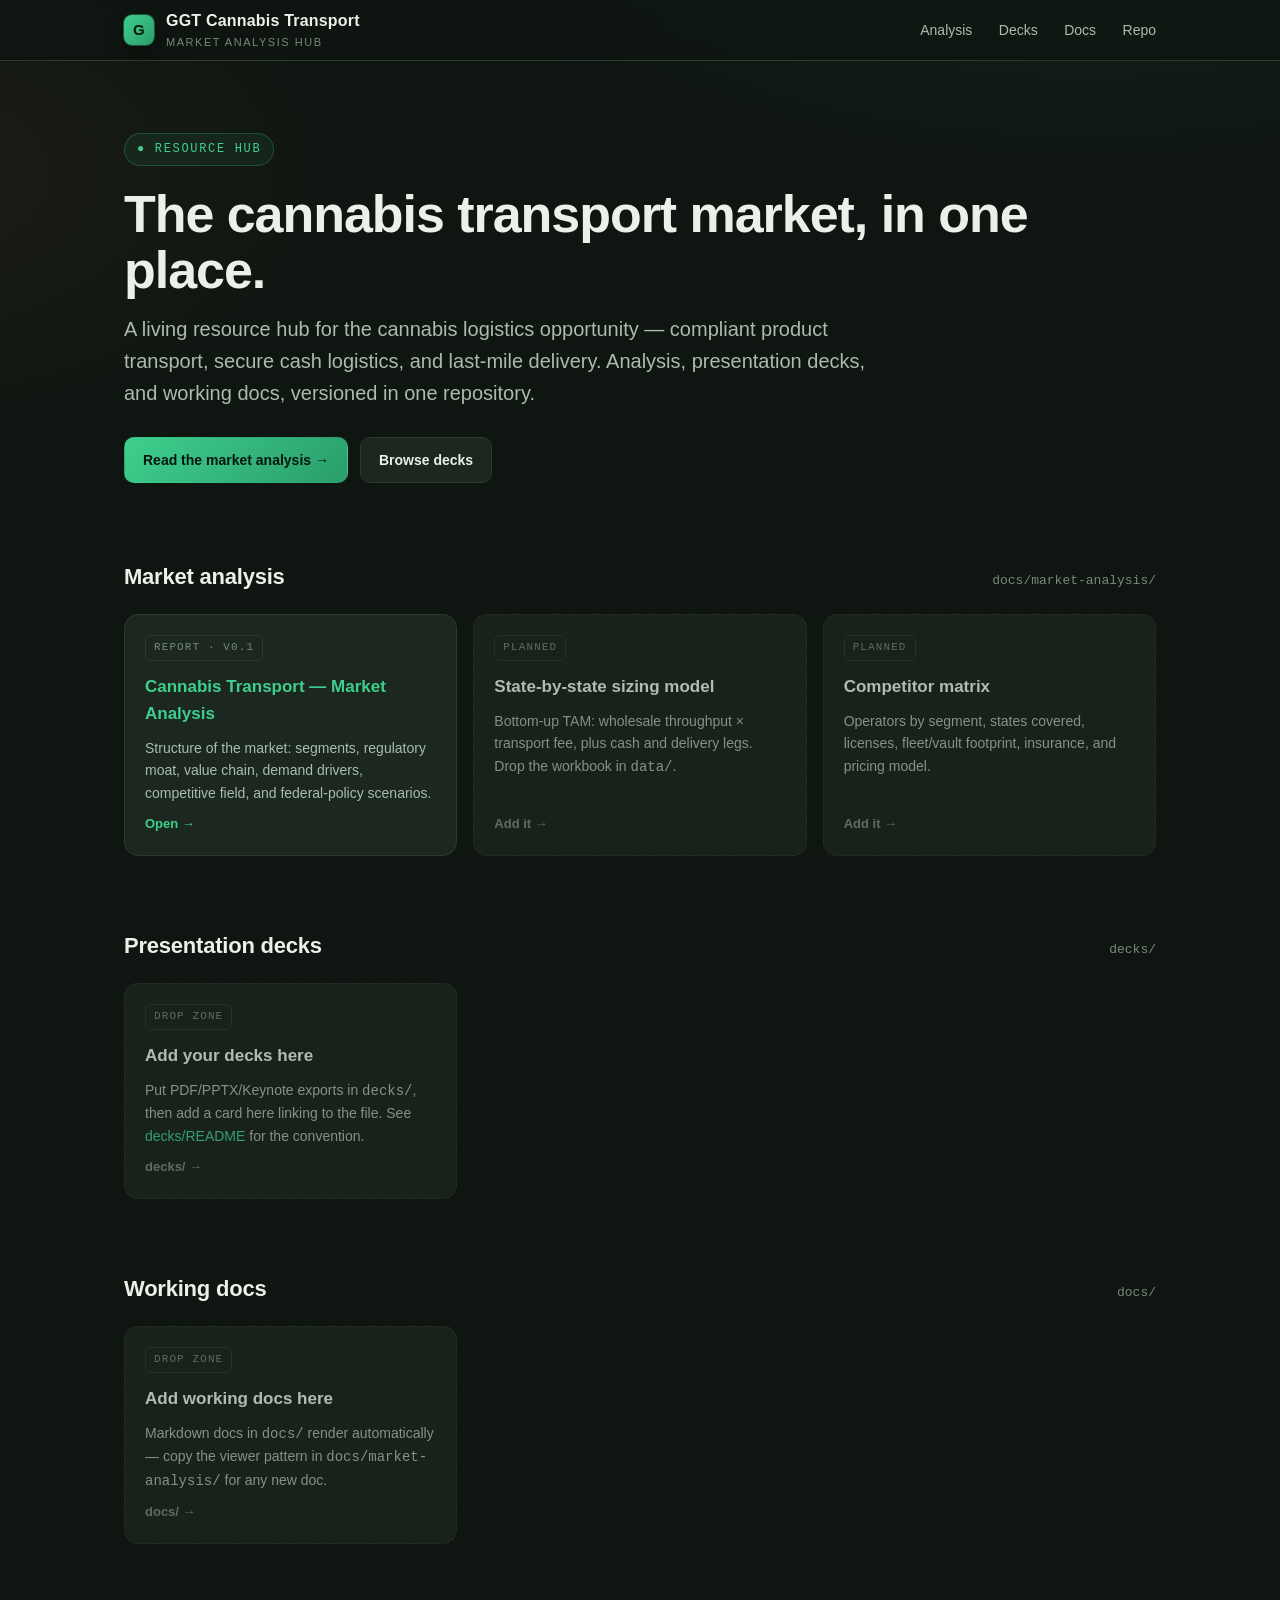
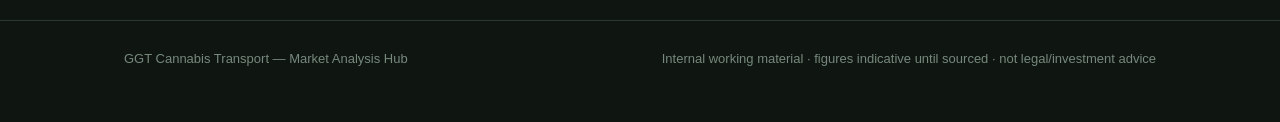
==== index.html @ 2f76a3f6 "Initial commit: cannabis transport market analysis resource hub Static GitHub Pages hub plus repo st" ====
<!DOCTYPE html>
<html lang="en">
<head>
  <meta charset="utf-8" />
  <meta name="viewport" content="width=device-width, initial-scale=1" />
  <title>Cannabis Transport — Market Analysis Hub</title>
  <meta name="description" content="A resource hub for the cannabis transport market: analysis, decks, and docs." />
  <link rel="stylesheet" href="assets/styles.css" />
  <link rel="icon" href="data:image/svg+xml,<svg xmlns='http://www.w3.org/2000/svg' viewBox='0 0 100 100'><rect width='100' height='100' rx='22' fill='%233ecf8e'/><text x='50' y='68' font-size='54' text-anchor='middle' font-family='sans-serif' font-weight='800' fill='%2306170e'>G</text></svg>" />
</head>
<body>
  <header class="topbar">
    <div class="wrap">
      <div class="brand">
        <span class="mark">G</span>
        <span>GGT Cannabis Transport<small>Market Analysis Hub</small></span>
      </div>
      <nav class="topnav">
        <a href="#analysis">Analysis</a>
        <a href="#decks">Decks</a>
        <a href="#docs">Docs</a>
        <a href="https://github.com/delta9-digital/hub.ggt-canabis-transport-market-analysis">Repo</a>
      </nav>
    </div>
  </header>

  <main>
    <section class="hero">
      <div class="wrap">
        <span class="eyebrow">● Resource Hub</span>
        <h1>The cannabis transport market, in one place.</h1>
        <p class="lede">
          A living resource hub for the cannabis logistics opportunity — compliant product
          transport, secure cash logistics, and last-mile delivery. Analysis, presentation decks,
          and working docs, versioned in one repository.
        </p>
        <div class="cta-row">
          <a class="btn btn-primary" href="docs/market-analysis/">Read the market analysis →</a>
          <a class="btn btn-ghost" href="#decks">Browse decks</a>
        </div>
      </div>
    </section>

    <!-- ANALYSIS -->
    <section class="block" id="analysis">
      <div class="wrap">
        <div class="section-head">
          <h2>Market analysis</h2>
          <span class="hint">docs/market-analysis/</span>
        </div>
        <div class="grid">
          <a class="card" href="docs/market-analysis/">
            <span class="tag">Report · v0.1</span>
            <h3>Cannabis Transport — Market Analysis</h3>
            <p>Structure of the market: segments, regulatory moat, value chain, demand drivers,
               competitive field, and federal-policy scenarios.</p>
            <span class="go">Open →</span>
          </a>
          <div class="card placeholder">
            <span class="tag">Planned</span>
            <h3>State-by-state sizing model</h3>
            <p>Bottom-up TAM: wholesale throughput × transport fee, plus cash and delivery legs.
               Drop the workbook in <code>data/</code>.</p>
            <span class="go">Add it →</span>
          </div>
          <div class="card placeholder">
            <span class="tag">Planned</span>
            <h3>Competitor matrix</h3>
            <p>Operators by segment, states covered, licenses, fleet/vault footprint, insurance,
               and pricing model.</p>
            <span class="go">Add it →</span>
          </div>
        </div>
      </div>
    </section>

    <!-- DECKS -->
    <section class="block" id="decks">
      <div class="wrap">
        <div class="section-head">
          <h2>Presentation decks</h2>
          <span class="hint">decks/</span>
        </div>
        <div class="grid">
          <div class="card placeholder">
            <span class="tag">Drop zone</span>
            <h3>Add your decks here</h3>
            <p>Put PDF/PPTX/Keynote exports in <code>decks/</code>, then add a card here linking to
               the file. See <a href="decks/">decks/README</a> for the convention.</p>
            <span class="go">decks/ →</span>
          </div>
        </div>
      </div>
    </section>

    <!-- DOCS -->
    <section class="block" id="docs">
      <div class="wrap">
        <div class="section-head">
          <h2>Working docs</h2>
          <span class="hint">docs/</span>
        </div>
        <div class="grid">
          <div class="card placeholder">
            <span class="tag">Drop zone</span>
            <h3>Add working docs here</h3>
            <p>Markdown docs in <code>docs/</code> render automatically — copy the viewer pattern in
               <code>docs/market-analysis/</code> for any new doc.</p>
            <span class="go">docs/ →</span>
          </div>
        </div>
      </div>
    </section>
  </main>

  <footer class="footer">
    <div class="wrap">
      <span>GGT Cannabis Transport — Market Analysis Hub</span>
      <span>Internal working material · figures indicative until sourced · not legal/investment advice</span>
    </div>
  </footer>
</body>
</html>
---- assets/styles.css ----
/* GGT Cannabis Transport — Market Analysis Hub
   Shared styles. Design: professional logistics / compliance aesthetic.
   No build step; plain CSS with custom properties. */

:root {
  --bg:        #0f1511;
  --bg-elev:   #16201a;
  --surface:   #1b271f;
  --line:      #2b3a30;
  --ink:       #e9f1ea;
  --ink-soft:  #a9bcae;
  --ink-mute:  #76897c;
  --green:     #3ecf8e;
  --green-dk:  #2a9d6a;
  --amber-c:   #e7b24a;
  --radius:    14px;
  --maxw:      1080px;
  --mono: ui-monospace, "SF Mono", "JetBrains Mono", Menlo, Consolas, monospace;
  --sans: "Inter", -apple-system, BlinkMacSystemFont, "Segoe UI", Roboto, Helvetica, Arial, sans-serif;
}

* { box-sizing: border-box; }

html { scroll-behavior: smooth; }

body {
  margin: 0;
  font-family: var(--sans);
  color: var(--ink);
  background:
    radial-gradient(1200px 600px at 85% -10%, rgba(62,207,142,.10), transparent 60%),
    radial-gradient(900px 500px at -10% 10%, rgba(231,178,74,.06), transparent 55%),
    var(--bg);
  line-height: 1.6;
  -webkit-font-smoothing: antialiased;
}

a { color: var(--green); text-decoration: none; }
a:hover { text-decoration: underline; }

.wrap { max-width: var(--maxw); margin: 0 auto; padding: 0 24px; }

/* ---------- Top bar ---------- */
.topbar {
  position: sticky; top: 0; z-index: 10;
  backdrop-filter: blur(10px);
  background: rgba(15,21,17,.72);
  border-bottom: 1px solid var(--line);
}
.topbar .wrap { display: flex; align-items: center; justify-content: space-between; height: 60px; }
.brand { display: flex; align-items: center; gap: 12px; font-weight: 700; letter-spacing: .2px; }
.brand .mark {
  width: 30px; height: 30px; border-radius: 8px; flex: 0 0 auto;
  background: linear-gradient(135deg, var(--green), var(--green-dk));
  display: grid; place-items: center; color: #06170e; font-weight: 800; font-size: 15px;
  box-shadow: 0 0 0 1px rgba(62,207,142,.35), 0 6px 18px rgba(0,0,0,.4);
}
.brand small { display: block; font-weight: 500; color: var(--ink-mute); font-size: 11px; letter-spacing: .14em; text-transform: uppercase; }
.topnav a { color: var(--ink-soft); margin-left: 22px; font-size: 14px; }
.topnav a:hover { color: var(--ink); text-decoration: none; }

/* ---------- Hero ---------- */
.hero { padding: 72px 0 40px; }
.eyebrow {
  display: inline-flex; align-items: center; gap: 8px;
  font-family: var(--mono); font-size: 12px; letter-spacing: .14em; text-transform: uppercase;
  color: var(--green); background: rgba(62,207,142,.08);
  border: 1px solid rgba(62,207,142,.25); padding: 6px 12px; border-radius: 999px;
}
.hero h1 { font-size: clamp(32px, 5vw, 52px); line-height: 1.08; margin: 20px 0 14px; letter-spacing: -.02em; }
.hero p.lede { font-size: clamp(16px, 2.2vw, 20px); color: var(--ink-soft); max-width: 70ch; margin: 0 0 28px; }
.cta-row { display: flex; flex-wrap: wrap; gap: 12px; }
.btn {
  display: inline-flex; align-items: center; gap: 8px; padding: 11px 18px; border-radius: 10px;
  font-weight: 600; font-size: 14px; border: 1px solid transparent; cursor: pointer;
}
.btn-primary { background: linear-gradient(135deg, var(--green), var(--green-dk)); color: #06170e; }
.btn-primary:hover { text-decoration: none; filter: brightness(1.05); }
.btn-ghost { border-color: var(--line); color: var(--ink); background: var(--surface); }
.btn-ghost:hover { text-decoration: none; border-color: var(--green); }

/* ---------- Sections ---------- */
section.block { padding: 36px 0; }
.section-head { display: flex; align-items: baseline; justify-content: space-between; gap: 16px; margin-bottom: 20px; }
.section-head h2 { font-size: 22px; margin: 0; letter-spacing: -.01em; }
.section-head .hint { color: var(--ink-mute); font-size: 13px; font-family: var(--mono); }

/* ---------- Card grid ---------- */
.grid { display: grid; grid-template-columns: repeat(auto-fill, minmax(280px, 1fr)); gap: 16px; }
.card {
  background: var(--surface); border: 1px solid var(--line); border-radius: var(--radius);
  padding: 20px; display: flex; flex-direction: column; gap: 10px; transition: border-color .15s, transform .15s;
}
.card:hover { border-color: var(--green-dk); transform: translateY(-2px); }
.card .tag {
  align-self: flex-start; font-family: var(--mono); font-size: 11px; letter-spacing: .1em;
  text-transform: uppercase; color: var(--ink-mute); border: 1px solid var(--line);
  padding: 3px 8px; border-radius: 6px;
}
.card h3 { margin: 2px 0 0; font-size: 17px; }
.card p { margin: 0; color: var(--ink-soft); font-size: 14px; flex: 1; }
.card .go { font-size: 13px; font-weight: 600; color: var(--green); }
.card.placeholder { border-style: dashed; opacity: .75; }
.card.placeholder:hover { transform: none; }
.card.placeholder .go { color: var(--ink-mute); }

/* ---------- Doc page (rendered markdown) ---------- */
.doc { padding: 40px 0 80px; }
.doc-wrap { max-width: 820px; margin: 0 auto; padding: 0 24px; }
.doc-body { background: var(--surface); border: 1px solid var(--line); border-radius: var(--radius); padding: 40px clamp(20px, 5vw, 56px); }
.doc-body h1 { font-size: clamp(28px, 4vw, 38px); margin: 0 0 8px; letter-spacing: -.02em; }
.doc-body h2 { font-size: 24px; margin: 40px 0 12px; padding-top: 12px; border-top: 1px solid var(--line); }
.doc-body h3 { font-size: 18px; margin: 26px 0 8px; }
.doc-body p, .doc-body li { color: var(--ink-soft); }
.doc-body strong { color: var(--ink); }
.doc-body a { color: var(--green); }
.doc-body blockquote {
  margin: 18px 0; padding: 12px 18px; border-left: 3px solid var(--amber-c);
  background: rgba(231,178,74,.07); border-radius: 0 8px 8px 0; color: var(--ink-soft);
}
.doc-body code {
  font-family: var(--mono); font-size: .88em; background: var(--bg-elev);
  border: 1px solid var(--line); padding: 1px 6px; border-radius: 5px; color: var(--amber-c);
}
.doc-body pre { background: var(--bg-elev); border: 1px solid var(--line); border-radius: 10px; padding: 16px; overflow: auto; }
.doc-body pre code { border: 0; padding: 0; color: var(--ink-soft); }
.doc-body table { width: 100%; border-collapse: collapse; margin: 18px 0; font-size: 14px; }
.doc-body th, .doc-body td { text-align: left; padding: 10px 12px; border: 1px solid var(--line); vertical-align: top; }
.doc-body th { background: var(--bg-elev); color: var(--ink); font-weight: 600; }
.doc-body hr { border: 0; border-top: 1px solid var(--line); margin: 32px 0; }
.doc-body input[type=checkbox] { margin-right: 8px; accent-color: var(--green); }
.doc-body ul { padding-left: 22px; }
.backlink { display: inline-flex; gap: 8px; align-items: center; color: var(--ink-soft); font-size: 14px; margin-bottom: 22px; }
.loading { color: var(--ink-mute); font-family: var(--mono); font-size: 14px; }

/* ---------- Footer ---------- */
.footer { border-top: 1px solid var(--line); margin-top: 40px; padding: 28px 0 56px; color: var(--ink-mute); font-size: 13px; }
.footer .wrap { display: flex; flex-wrap: wrap; gap: 8px 20px; justify-content: space-between; }
.footer a { color: var(--ink-soft); }

/* ---------- Disclaimer banner ---------- */
.disclaimer {
  background: rgba(231,178,74,.08); border: 1px solid rgba(231,178,74,.3);
  border-radius: 10px; padding: 12px 16px; font-size: 13px; color: var(--ink-soft);
  margin: 0 0 8px;
}
.disclaimer strong { color: var(--amber-c); }

@media (max-width: 560px) {
  .topnav a:not(:last-child) { display: none; }
  .hero { padding: 48px 0 24px; }
}
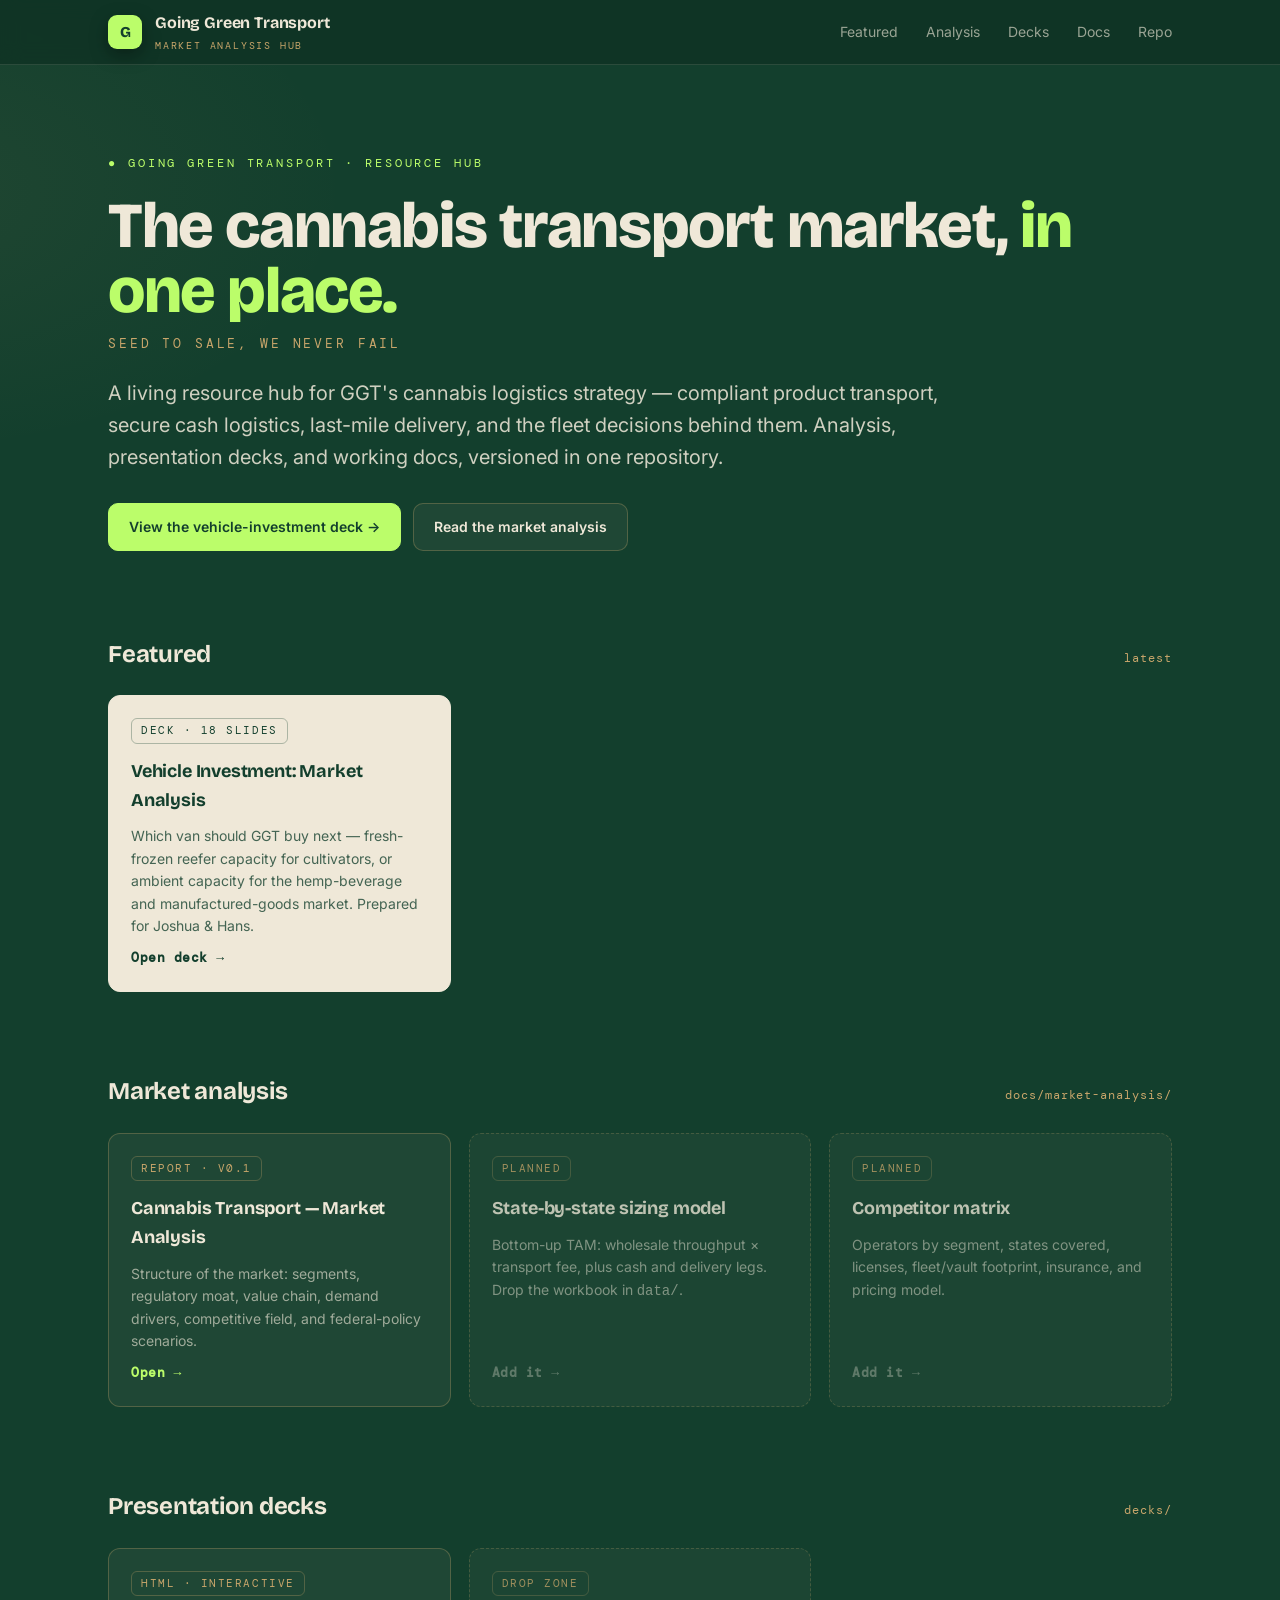
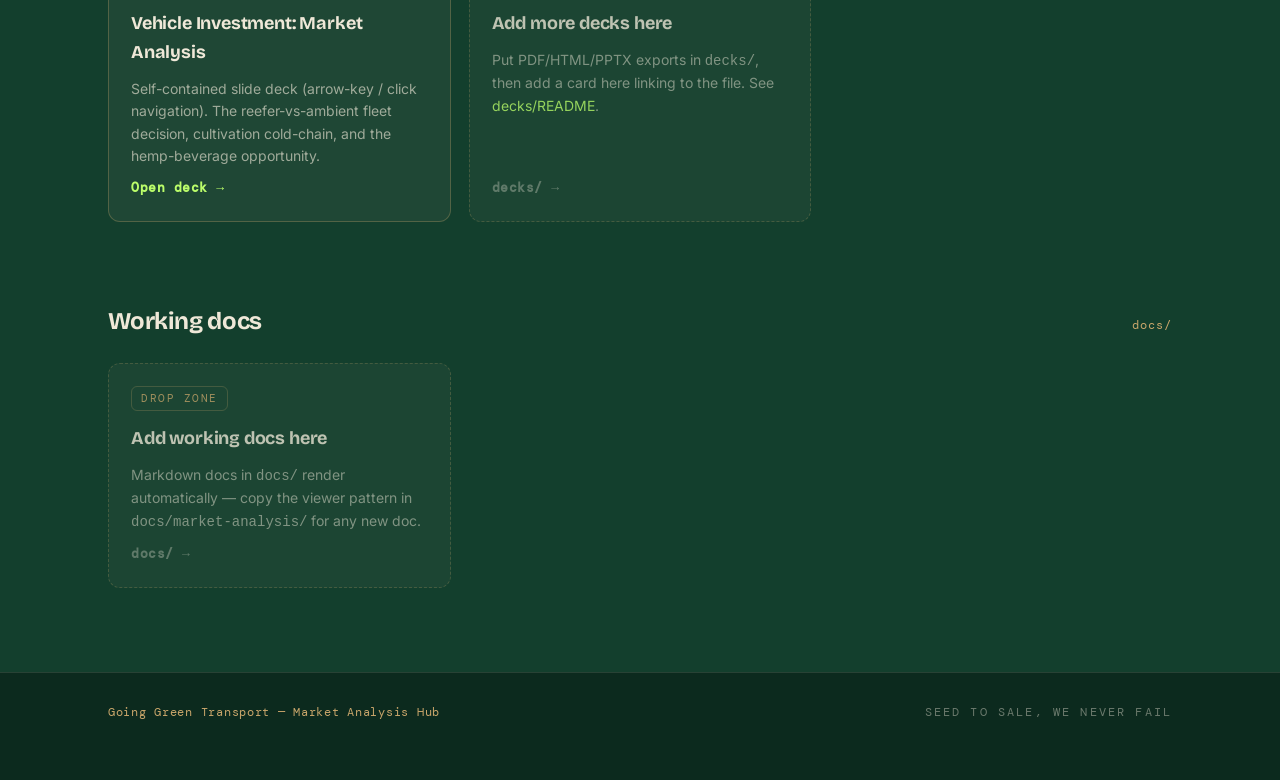
==== commit e2698837: "Add GGT vehicle-investment deck; restyle hub to Going Green Transport brand - Add decks/ggt-vehicle-" ====
--- a/index.html
+++ b/index.html
@@ -3,19 +3,23 @@
 <head>
   <meta charset="utf-8" />
   <meta name="viewport" content="width=device-width, initial-scale=1" />
-  <title>Cannabis Transport — Market Analysis Hub</title>
-  <meta name="description" content="A resource hub for the cannabis transport market: analysis, decks, and docs." />
+  <title>Going Green Transport — Market Analysis Hub</title>
+  <meta name="description" content="Going Green Transport (GGT): a resource hub for the cannabis transport market — analysis, decks, and docs." />
+  <link rel="preconnect" href="https://fonts.googleapis.com" />
+  <link rel="preconnect" href="https://fonts.gstatic.com" crossorigin />
+  <link rel="stylesheet" href="https://fonts.googleapis.com/css2?family=Bricolage+Grotesque:opsz,wght@12..96,600;12..96,700;12..96,800&family=Inter:wght@400;500;600&family=DM+Mono:wght@400;500&display=swap" />
   <link rel="stylesheet" href="assets/styles.css" />
-  <link rel="icon" href="data:image/svg+xml,<svg xmlns='http://www.w3.org/2000/svg' viewBox='0 0 100 100'><rect width='100' height='100' rx='22' fill='%233ecf8e'/><text x='50' y='68' font-size='54' text-anchor='middle' font-family='sans-serif' font-weight='800' fill='%2306170e'>G</text></svg>" />
+  <link rel="icon" href="data:image/svg+xml,<svg xmlns='http://www.w3.org/2000/svg' viewBox='0 0 100 100'><rect width='100' height='100' rx='22' fill='%23bbfd6a'/><text x='50' y='70' font-size='52' text-anchor='middle' font-family='sans-serif' font-weight='800' fill='%23133f2d'>G</text></svg>" />
 </head>
 <body>
   <header class="topbar">
     <div class="wrap">
       <div class="brand">
         <span class="mark">G</span>
-        <span>GGT Cannabis Transport<small>Market Analysis Hub</small></span>
+        <span><b>Going Green Transport</b><small>Market Analysis Hub</small></span>
       </div>
       <nav class="topnav">
+        <a href="#featured">Featured</a>
         <a href="#analysis">Analysis</a>
         <a href="#decks">Decks</a>
         <a href="#docs">Docs</a>
@@ -27,16 +31,37 @@
   <main>
     <section class="hero">
       <div class="wrap">
-        <span class="eyebrow">● Resource Hub</span>
-        <h1>The cannabis transport market, in one place.</h1>
+        <span class="kicker">● Going Green Transport · Resource Hub</span>
+        <h1>The cannabis transport market, <span class="hl">in one place.</span></h1>
+        <p class="tagline">Seed to sale, we never fail</p>
         <p class="lede">
-          A living resource hub for the cannabis logistics opportunity — compliant product
-          transport, secure cash logistics, and last-mile delivery. Analysis, presentation decks,
-          and working docs, versioned in one repository.
+          A living resource hub for GGT's cannabis logistics strategy — compliant product
+          transport, secure cash logistics, last-mile delivery, and the fleet decisions behind them.
+          Analysis, presentation decks, and working docs, versioned in one repository.
         </p>
         <div class="cta-row">
-          <a class="btn btn-primary" href="docs/market-analysis/">Read the market analysis →</a>
-          <a class="btn btn-ghost" href="#decks">Browse decks</a>
+          <a class="btn btn-primary" href="decks/ggt-vehicle-investment-market-analysis.html">View the vehicle-investment deck →</a>
+          <a class="btn btn-ghost" href="docs/market-analysis/">Read the market analysis</a>
+        </div>
+      </div>
+    </section>
+
+    <!-- FEATURED -->
+    <section class="block" id="featured">
+      <div class="wrap">
+        <div class="section-head">
+          <h2>Featured</h2>
+          <span class="hint">latest</span>
+        </div>
+        <div class="grid">
+          <a class="card feature" href="decks/ggt-vehicle-investment-market-analysis.html">
+            <span class="tag">Deck · 18 slides</span>
+            <h3>Vehicle Investment: Market Analysis</h3>
+            <p>Which van should GGT buy next — fresh-frozen reefer capacity for cultivators, or
+               ambient capacity for the hemp-beverage and manufactured-goods market. Prepared for
+               Joshua &amp; Hans.</p>
+            <span class="go">Open deck →</span>
+          </a>
         </div>
       </div>
     </section>
@@ -82,11 +107,18 @@
           <span class="hint">decks/</span>
         </div>
         <div class="grid">
+          <a class="card" href="decks/ggt-vehicle-investment-market-analysis.html">
+            <span class="tag">HTML · interactive</span>
+            <h3>Vehicle Investment: Market Analysis</h3>
+            <p>Self-contained slide deck (arrow-key / click navigation). The reefer-vs-ambient
+               fleet decision, cultivation cold-chain, and the hemp-beverage opportunity.</p>
+            <span class="go">Open deck →</span>
+          </a>
           <div class="card placeholder">
             <span class="tag">Drop zone</span>
-            <h3>Add your decks here</h3>
-            <p>Put PDF/PPTX/Keynote exports in <code>decks/</code>, then add a card here linking to
-               the file. See <a href="decks/">decks/README</a> for the convention.</p>
+            <h3>Add more decks here</h3>
+            <p>Put PDF/HTML/PPTX exports in <code>decks/</code>, then add a card here linking to
+               the file. See <a href="decks/">decks/README</a>.</p>
             <span class="go">decks/ →</span>
           </div>
         </div>
@@ -115,8 +147,8 @@
 
   <footer class="footer">
     <div class="wrap">
-      <span>GGT Cannabis Transport — Market Analysis Hub</span>
-      <span>Internal working material · figures indicative until sourced · not legal/investment advice</span>
+      <span>Going Green Transport — Market Analysis Hub</span>
+      <span class="tag-line">Seed to sale, we never fail</span>
     </div>
   </footer>
 </body>
--- a/assets/styles.css
+++ b/assets/styles.css
@@ -1,152 +1,186 @@
-/* GGT Cannabis Transport — Market Analysis Hub
-   Shared styles. Design: professional logistics / compliance aesthetic.
-   No build step; plain CSS with custom properties. */
+/* GGT — Going Green Transport · Market Analysis Hub
+   Brand system extracted from the GGT design system (Bricolage Grotesque / Inter / DM Mono,
+   forest green + cream + lime + amber). No build step; plain CSS with custom properties. */
 
 :root {
-  --bg:        #0f1511;
-  --bg-elev:   #16201a;
-  --surface:   #1b271f;
-  --line:      #2b3a30;
-  --ink:       #e9f1ea;
-  --ink-soft:  #a9bcae;
-  --ink-mute:  #76897c;
-  --green:     #3ecf8e;
-  --green-dk:  #2a9d6a;
-  --amber-c:   #e7b24a;
-  --radius:    14px;
-  --maxw:      1080px;
-  --mono: ui-monospace, "SF Mono", "JetBrains Mono", Menlo, Consolas, monospace;
-  --sans: "Inter", -apple-system, BlinkMacSystemFont, "Segoe UI", Roboto, Helvetica, Arial, sans-serif;
+  /* ---- GGT brand palette ---- */
+  --ggt-green:        #133f2d;   /* page background (forest green) */
+  --ggt-green-deep:   #0f3224;   /* elevated surfaces / top bar */
+  --ggt-green-deeper: #0c2a1e;   /* footer / strips */
+  --ggt-cream:        #efe8d8;   /* headings + solid fills */
+  --ggt-lime:         #bbfd6a;   /* primary accent */
+  --ggt-amber:        #c9a66b;   /* secondary accent / mono labels */
+
+  /* ---- Semantic roles ---- */
+  --bg:         var(--ggt-green);
+  --surface:    rgba(239, 232, 216, .05);   /* panel fill: cream 5% */
+  --surface-2:  rgba(239, 232, 216, .08);   /* panel hover */
+  --line:       rgba(201, 166, 107, .30);   /* border: amber 30% */
+  --line-soft:  rgba(239, 232, 216, .12);
+  --ink:        var(--ggt-cream);           /* primary text */
+  --ink-body:   rgba(239, 232, 216, .86);   /* body copy */
+  --ink-soft:   rgba(239, 232, 216, .62);
+  --ink-mute:   rgba(239, 232, 216, .42);
+  --accent:     var(--ggt-lime);
+  --accent-2:   var(--ggt-amber);
+
+  --radius:  12px;
+  --maxw:    1120px;
+  --mono:    "DM Mono", ui-monospace, "SF Mono", Menlo, Consolas, monospace;
+  --sans:    "Inter", -apple-system, BlinkMacSystemFont, "Segoe UI", Roboto, Helvetica, Arial, sans-serif;
+  --display: "Bricolage Grotesque", "Inter", -apple-system, BlinkMacSystemFont, "Segoe UI", sans-serif;
 }
 
 * { box-sizing: border-box; }
-
 html { scroll-behavior: smooth; }
 
 body {
   margin: 0;
   font-family: var(--sans);
-  color: var(--ink);
+  color: var(--ink-body);
   background:
-    radial-gradient(1200px 600px at 85% -10%, rgba(62,207,142,.10), transparent 60%),
-    radial-gradient(900px 500px at -10% 10%, rgba(231,178,74,.06), transparent 55%),
+    radial-gradient(1100px 560px at 88% -12%, rgba(187, 253, 106, .08), transparent 60%),
+    radial-gradient(820px 480px at -8% 8%, rgba(201, 166, 107, .07), transparent 55%),
     var(--bg);
   line-height: 1.6;
   -webkit-font-smoothing: antialiased;
 }
 
-a { color: var(--green); text-decoration: none; }
+a { color: var(--accent); text-decoration: none; }
 a:hover { text-decoration: underline; }
 
-.wrap { max-width: var(--maxw); margin: 0 auto; padding: 0 24px; }
+.wrap { max-width: var(--maxw); margin: 0 auto; padding: 0 28px; }
+
+/* ---------- Mono kicker/eyebrow ---------- */
+.kicker {
+  font-family: var(--mono); font-size: 12px; letter-spacing: .24em; text-transform: uppercase;
+  color: var(--accent);
+}
+.kicker.amber { color: var(--accent-2); }
 
 /* ---------- Top bar ---------- */
 .topbar {
   position: sticky; top: 0; z-index: 10;
   backdrop-filter: blur(10px);
-  background: rgba(15,21,17,.72);
-  border-bottom: 1px solid var(--line);
+  background: color-mix(in srgb, var(--ggt-green-deep) 82%, transparent);
+  border-bottom: 1px solid var(--line-soft);
 }
-.topbar .wrap { display: flex; align-items: center; justify-content: space-between; height: 60px; }
-.brand { display: flex; align-items: center; gap: 12px; font-weight: 700; letter-spacing: .2px; }
+.topbar .wrap { display: flex; align-items: center; justify-content: space-between; height: 64px; }
+.brand { display: flex; align-items: center; gap: 13px; }
 .brand .mark {
-  width: 30px; height: 30px; border-radius: 8px; flex: 0 0 auto;
-  background: linear-gradient(135deg, var(--green), var(--green-dk));
-  display: grid; place-items: center; color: #06170e; font-weight: 800; font-size: 15px;
-  box-shadow: 0 0 0 1px rgba(62,207,142,.35), 0 6px 18px rgba(0,0,0,.4);
+  width: 34px; height: 34px; border-radius: 9px; flex: 0 0 auto;
+  background: var(--ggt-lime);
+  display: grid; place-items: center; color: var(--ggt-green); font-family: var(--display);
+  font-weight: 800; font-size: 15px; letter-spacing: -.02em;
+  box-shadow: 0 6px 18px rgba(0, 0, 0, .35);
 }
-.brand small { display: block; font-weight: 500; color: var(--ink-mute); font-size: 11px; letter-spacing: .14em; text-transform: uppercase; }
-.topnav a { color: var(--ink-soft); margin-left: 22px; font-size: 14px; }
+.brand b { font-family: var(--display); font-weight: 700; color: var(--ink); font-size: 16px; letter-spacing: -.01em; line-height: 1.1; }
+.brand small { display: block; font-family: var(--mono); font-weight: 400; color: var(--accent-2); font-size: 10px; letter-spacing: .18em; text-transform: uppercase; margin-top: 2px; }
+.topnav a { color: var(--ink-soft); margin-left: 24px; font-size: 14px; }
 .topnav a:hover { color: var(--ink); text-decoration: none; }
 
 /* ---------- Hero ---------- */
-.hero { padding: 72px 0 40px; }
-.eyebrow {
-  display: inline-flex; align-items: center; gap: 8px;
-  font-family: var(--mono); font-size: 12px; letter-spacing: .14em; text-transform: uppercase;
-  color: var(--green); background: rgba(62,207,142,.08);
-  border: 1px solid rgba(62,207,142,.25); padding: 6px 12px; border-radius: 999px;
+.hero { padding: 84px 0 44px; }
+.hero .kicker { display: inline-block; margin-bottom: 20px; }
+.hero h1 {
+  font-family: var(--display); font-weight: 800;
+  font-size: clamp(36px, 5.6vw, 64px); line-height: 1.02; letter-spacing: -.022em;
+  color: var(--ink); margin: 0 0 10px;
 }
-.hero h1 { font-size: clamp(32px, 5vw, 52px); line-height: 1.08; margin: 20px 0 14px; letter-spacing: -.02em; }
-.hero p.lede { font-size: clamp(16px, 2.2vw, 20px); color: var(--ink-soft); max-width: 70ch; margin: 0 0 28px; }
+.hero h1 .hl { color: var(--accent); }
+.hero .tagline {
+  font-family: var(--mono); font-size: 13px; letter-spacing: .22em; text-transform: uppercase;
+  color: var(--accent-2); margin: 0 0 22px;
+}
+.hero p.lede { font-size: clamp(16px, 2.1vw, 20px); color: var(--ink-body); max-width: 68ch; margin: 0 0 30px; }
 .cta-row { display: flex; flex-wrap: wrap; gap: 12px; }
 .btn {
-  display: inline-flex; align-items: center; gap: 8px; padding: 11px 18px; border-radius: 10px;
-  font-weight: 600; font-size: 14px; border: 1px solid transparent; cursor: pointer;
+  display: inline-flex; align-items: center; gap: 8px; padding: 12px 20px; border-radius: 10px;
+  font-weight: 600; font-size: 14px; border: 1px solid transparent; cursor: pointer; font-family: var(--sans);
 }
-.btn-primary { background: linear-gradient(135deg, var(--green), var(--green-dk)); color: #06170e; }
-.btn-primary:hover { text-decoration: none; filter: brightness(1.05); }
+.btn-primary { background: var(--ggt-lime); color: var(--ggt-green); border-color: var(--ggt-lime); }
+.btn-primary:hover { text-decoration: none; filter: brightness(1.06); }
 .btn-ghost { border-color: var(--line); color: var(--ink); background: var(--surface); }
-.btn-ghost:hover { text-decoration: none; border-color: var(--green); }
+.btn-ghost:hover { text-decoration: none; border-color: var(--accent-2); }
 
 /* ---------- Sections ---------- */
-section.block { padding: 36px 0; }
-.section-head { display: flex; align-items: baseline; justify-content: space-between; gap: 16px; margin-bottom: 20px; }
-.section-head h2 { font-size: 22px; margin: 0; letter-spacing: -.01em; }
-.section-head .hint { color: var(--ink-mute); font-size: 13px; font-family: var(--mono); }
+section.block { padding: 40px 0; }
+.section-head { display: flex; align-items: baseline; justify-content: space-between; gap: 16px; margin-bottom: 22px; }
+.section-head h2 { font-family: var(--display); font-weight: 700; font-size: 24px; margin: 0; letter-spacing: -.01em; color: var(--ink); }
+.section-head .hint { color: var(--accent-2); font-size: 12px; font-family: var(--mono); letter-spacing: .08em; }
 
 /* ---------- Card grid ---------- */
-.grid { display: grid; grid-template-columns: repeat(auto-fill, minmax(280px, 1fr)); gap: 16px; }
+.grid { display: grid; grid-template-columns: repeat(auto-fill, minmax(300px, 1fr)); gap: 18px; }
 .card {
   background: var(--surface); border: 1px solid var(--line); border-radius: var(--radius);
-  padding: 20px; display: flex; flex-direction: column; gap: 10px; transition: border-color .15s, transform .15s;
+  padding: 22px; display: flex; flex-direction: column; gap: 11px;
+  transition: border-color .15s, transform .15s, background .15s;
 }
-.card:hover { border-color: var(--green-dk); transform: translateY(-2px); }
+.card:hover { border-color: var(--accent); background: var(--surface-2); transform: translateY(-2px); }
 .card .tag {
-  align-self: flex-start; font-family: var(--mono); font-size: 11px; letter-spacing: .1em;
-  text-transform: uppercase; color: var(--ink-mute); border: 1px solid var(--line);
-  padding: 3px 8px; border-radius: 6px;
+  align-self: flex-start; font-family: var(--mono); font-size: 11px; letter-spacing: .14em;
+  text-transform: uppercase; color: var(--accent-2); border: 1px solid var(--line);
+  padding: 3px 9px; border-radius: 6px;
 }
-.card h3 { margin: 2px 0 0; font-size: 17px; }
+.card h3 { font-family: var(--display); font-weight: 700; margin: 2px 0 0; font-size: 18px; color: var(--ink); letter-spacing: -.01em; }
 .card p { margin: 0; color: var(--ink-soft); font-size: 14px; flex: 1; }
-.card .go { font-size: 13px; font-weight: 600; color: var(--green); }
-.card.placeholder { border-style: dashed; opacity: .75; }
-.card.placeholder:hover { transform: none; }
+.card .go { font-size: 13px; font-weight: 600; color: var(--accent); font-family: var(--mono); letter-spacing: .04em; }
+.card.placeholder { border-style: dashed; opacity: .78; }
+.card.placeholder:hover { transform: none; background: var(--surface); border-color: var(--line); }
 .card.placeholder .go { color: var(--ink-mute); }
 
+/* Featured card — solid cream fill (mirrors the deck's step cards) */
+.card.feature { background: var(--ggt-cream); border-color: var(--ggt-cream); }
+.card.feature h3 { color: var(--ggt-green); }
+.card.feature p { color: color-mix(in srgb, var(--ggt-green) 78%, transparent); }
+.card.feature .tag { color: var(--ggt-green); border-color: color-mix(in srgb, var(--ggt-green) 30%, transparent); }
+.card.feature .go { color: var(--ggt-green); }
+.card.feature:hover { filter: brightness(.98); border-color: var(--ggt-cream); transform: translateY(-2px); background: var(--ggt-cream); }
+
 /* ---------- Doc page (rendered markdown) ---------- */
-.doc { padding: 40px 0 80px; }
-.doc-wrap { max-width: 820px; margin: 0 auto; padding: 0 24px; }
-.doc-body { background: var(--surface); border: 1px solid var(--line); border-radius: var(--radius); padding: 40px clamp(20px, 5vw, 56px); }
-.doc-body h1 { font-size: clamp(28px, 4vw, 38px); margin: 0 0 8px; letter-spacing: -.02em; }
-.doc-body h2 { font-size: 24px; margin: 40px 0 12px; padding-top: 12px; border-top: 1px solid var(--line); }
-.doc-body h3 { font-size: 18px; margin: 26px 0 8px; }
-.doc-body p, .doc-body li { color: var(--ink-soft); }
-.doc-body strong { color: var(--ink); }
-.doc-body a { color: var(--green); }
+.doc { padding: 44px 0 80px; }
+.doc-wrap { max-width: 840px; margin: 0 auto; padding: 0 28px; }
+.doc-body { background: var(--surface); border: 1px solid var(--line); border-radius: var(--radius); padding: 44px clamp(22px, 5vw, 60px); }
+.doc-body h1 { font-family: var(--display); font-weight: 800; font-size: clamp(30px, 4vw, 42px); margin: 0 0 8px; letter-spacing: -.022em; color: var(--ink); }
+.doc-body h2 { font-family: var(--display); font-weight: 700; font-size: 25px; margin: 42px 0 12px; padding-top: 14px; border-top: 1px solid var(--line-soft); color: var(--ink); letter-spacing: -.01em; }
+.doc-body h3 { font-family: var(--display); font-weight: 700; font-size: 19px; margin: 28px 0 8px; color: var(--ink); }
+.doc-body p, .doc-body li { color: var(--ink-body); }
+.doc-body strong { color: var(--ink); font-weight: 600; }
+.doc-body a { color: var(--accent); }
 .doc-body blockquote {
-  margin: 18px 0; padding: 12px 18px; border-left: 3px solid var(--amber-c);
-  background: rgba(231,178,74,.07); border-radius: 0 8px 8px 0; color: var(--ink-soft);
+  margin: 18px 0; padding: 12px 18px; border-left: 3px solid var(--accent-2);
+  background: rgba(201, 166, 107, .08); border-radius: 0 8px 8px 0; color: var(--ink-body);
 }
 .doc-body code {
-  font-family: var(--mono); font-size: .88em; background: var(--bg-elev);
-  border: 1px solid var(--line); padding: 1px 6px; border-radius: 5px; color: var(--amber-c);
+  font-family: var(--mono); font-size: .86em; background: var(--ggt-green-deeper);
+  border: 1px solid var(--line-soft); padding: 1px 6px; border-radius: 5px; color: var(--accent-2);
 }
-.doc-body pre { background: var(--bg-elev); border: 1px solid var(--line); border-radius: 10px; padding: 16px; overflow: auto; }
-.doc-body pre code { border: 0; padding: 0; color: var(--ink-soft); }
+.doc-body pre { background: var(--ggt-green-deeper); border: 1px solid var(--line-soft); border-radius: 10px; padding: 16px; overflow: auto; }
+.doc-body pre code { border: 0; padding: 0; color: var(--ink-body); }
 .doc-body table { width: 100%; border-collapse: collapse; margin: 18px 0; font-size: 14px; }
-.doc-body th, .doc-body td { text-align: left; padding: 10px 12px; border: 1px solid var(--line); vertical-align: top; }
-.doc-body th { background: var(--bg-elev); color: var(--ink); font-weight: 600; }
-.doc-body hr { border: 0; border-top: 1px solid var(--line); margin: 32px 0; }
-.doc-body input[type=checkbox] { margin-right: 8px; accent-color: var(--green); }
+.doc-body th, .doc-body td { text-align: left; padding: 10px 12px; border: 1px solid var(--line-soft); vertical-align: top; }
+.doc-body th { background: var(--ggt-green-deep); color: var(--ink); font-weight: 600; font-family: var(--mono); font-size: 12px; letter-spacing: .06em; text-transform: uppercase; }
+.doc-body hr { border: 0; border-top: 1px solid var(--line-soft); margin: 32px 0; }
+.doc-body input[type=checkbox] { margin-right: 8px; accent-color: var(--accent); }
 .doc-body ul { padding-left: 22px; }
-.backlink { display: inline-flex; gap: 8px; align-items: center; color: var(--ink-soft); font-size: 14px; margin-bottom: 22px; }
+.backlink { display: inline-flex; gap: 8px; align-items: center; color: var(--ink-soft); font-size: 13px; margin-bottom: 22px; font-family: var(--mono); letter-spacing: .04em; }
+.backlink:hover { color: var(--accent); }
 .loading { color: var(--ink-mute); font-family: var(--mono); font-size: 14px; }
 
 /* ---------- Footer ---------- */
-.footer { border-top: 1px solid var(--line); margin-top: 40px; padding: 28px 0 56px; color: var(--ink-mute); font-size: 13px; }
-.footer .wrap { display: flex; flex-wrap: wrap; gap: 8px 20px; justify-content: space-between; }
-.footer a { color: var(--ink-soft); }
+.footer { border-top: 1px solid var(--line-soft); margin-top: 44px; padding: 30px 0 60px; background: var(--ggt-green-deeper); }
+.footer .wrap { display: flex; flex-wrap: wrap; gap: 8px 24px; justify-content: space-between; align-items: center; font-family: var(--mono); font-size: 12px; letter-spacing: .06em; color: var(--accent-2); }
+.footer .wrap span.tag-line { color: var(--ink-mute); text-transform: uppercase; letter-spacing: .18em; }
 
 /* ---------- Disclaimer banner ---------- */
 .disclaimer {
-  background: rgba(231,178,74,.08); border: 1px solid rgba(231,178,74,.3);
-  border-radius: 10px; padding: 12px 16px; font-size: 13px; color: var(--ink-soft);
-  margin: 0 0 8px;
+  background: rgba(201, 166, 107, .08); border: 1px solid var(--line);
+  border-left: 3px solid var(--accent-2);
+  border-radius: 8px; padding: 12px 16px; font-size: 13px; color: var(--ink-body); margin: 0 0 10px;
 }
-.disclaimer strong { color: var(--amber-c); }
+.disclaimer strong { color: var(--accent-2); }
 
 @media (max-width: 560px) {
   .topnav a:not(:last-child) { display: none; }
-  .hero { padding: 48px 0 24px; }
+  .hero { padding: 56px 0 28px; }
 }
